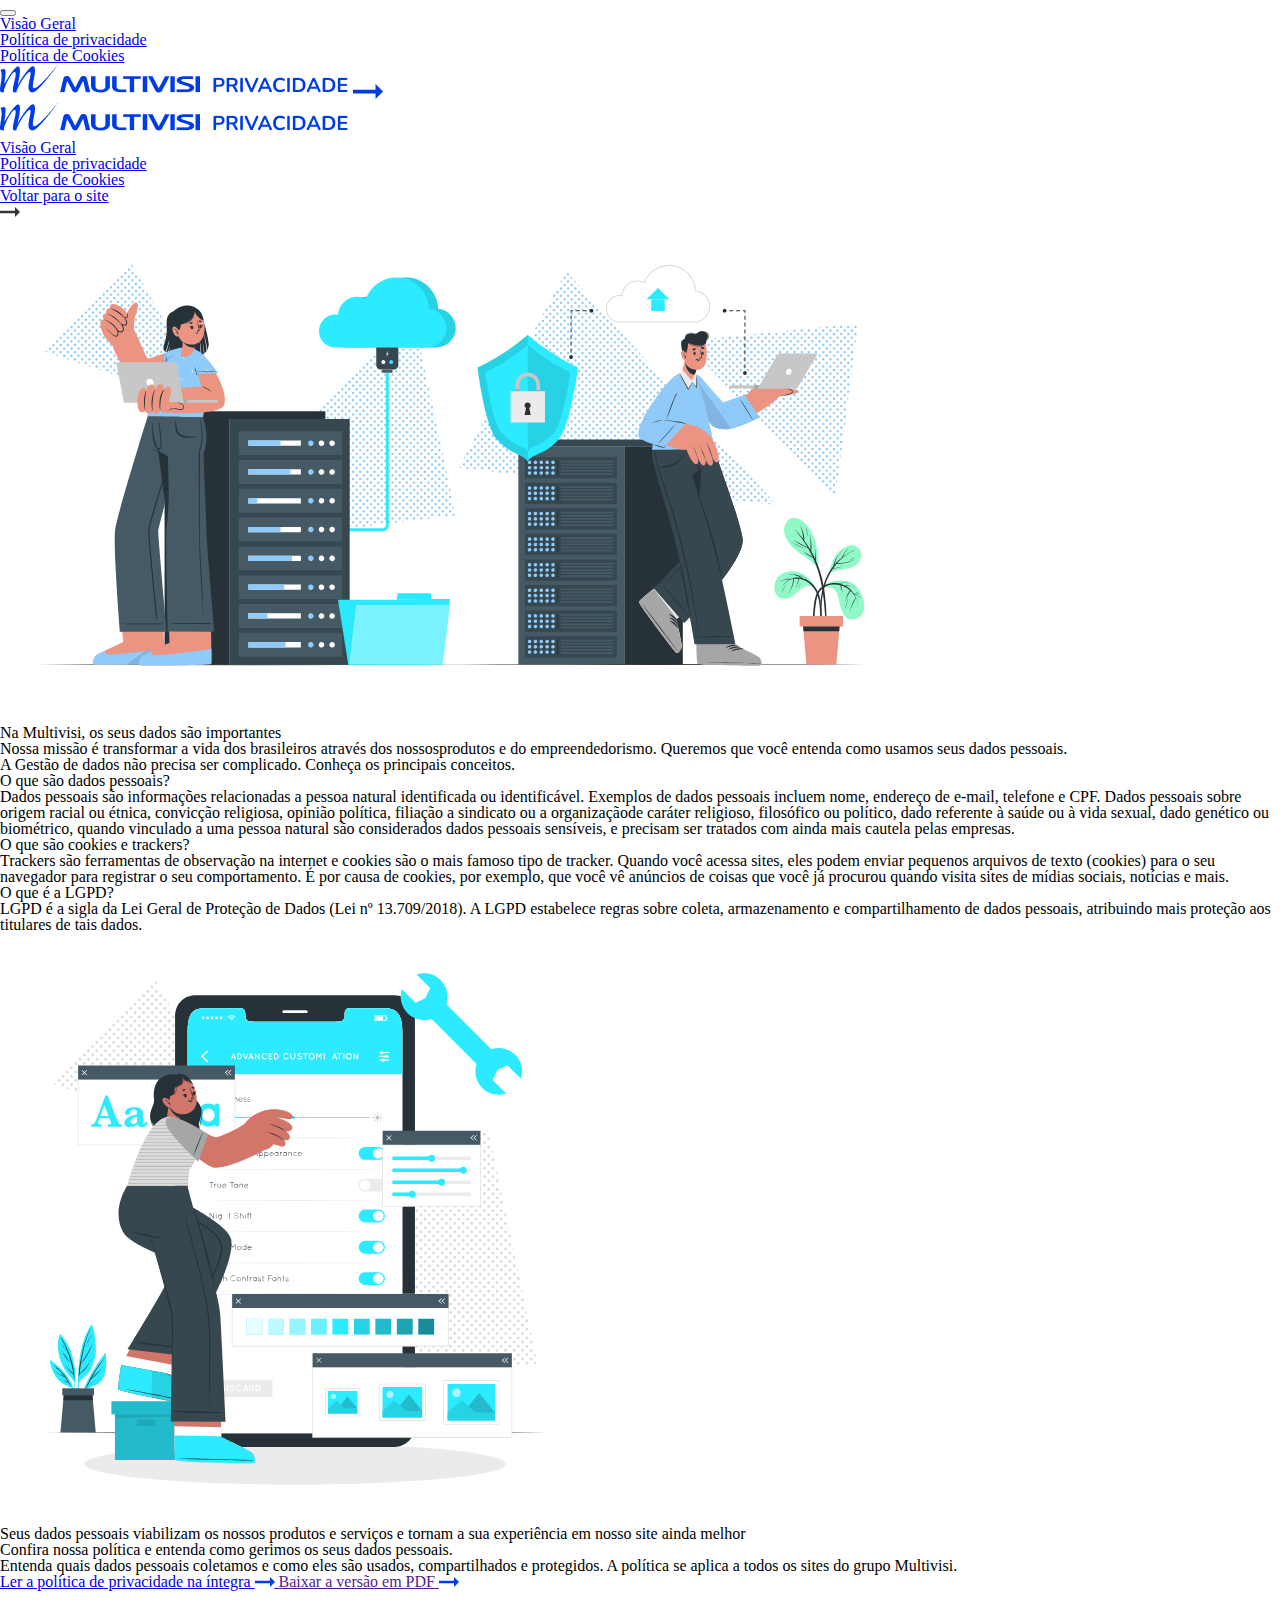
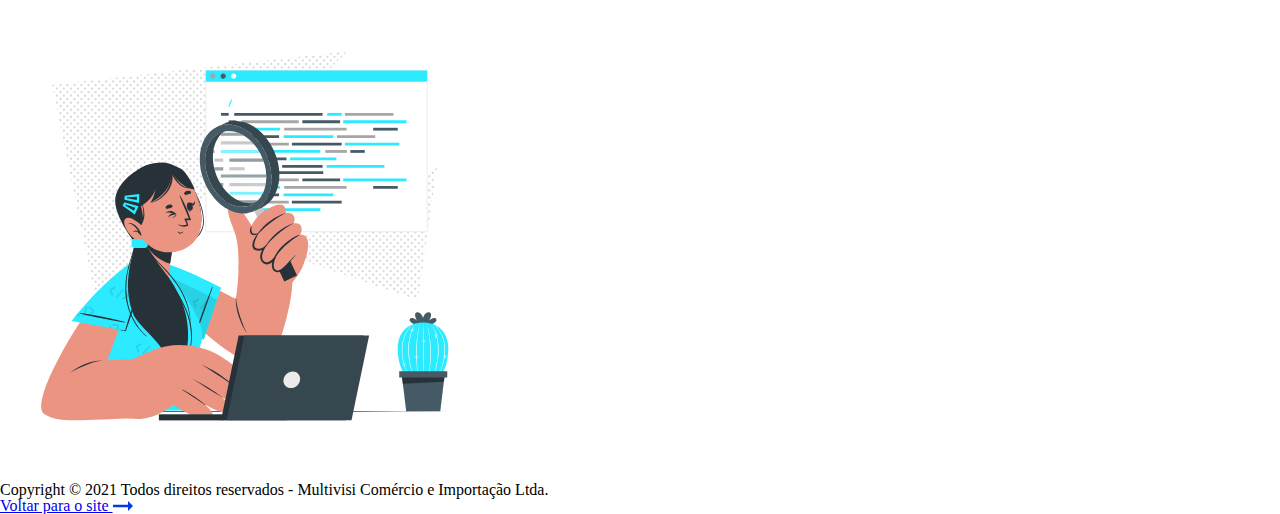
==== index.html @ 156fcf40 "Correção do css em alguns elementos" ====
<!DOCTYPE html>
<html lang="pt-br">

<head>
  <meta charset="UTF-8">
  <meta http-equiv="X-UA-Compatible" content="IE=edge">
  <meta name="viewport" content="width=device-width, initial-scale=1.0">
  <title>Multivisi Privacidade</title>
  <link rel="stylesheet" href="./assets/reset.css">
  <link rel="preconnect" href="https://fonts.googleapis.com">
  <link rel="preconnect" href="https://fonts.gstatic.com" crossorigin>
  <link href="https://fonts.googleapis.com/css2?family=Nunito:wght@300;400;600;700&display=swap" rel="stylesheet">
  <link rel="stylesheet" href="./assets/styles_home/styles_home.css">
  <link rel="stylesheet" href="./assets/styles_home/responsivo_home.css">
</head>

<body>

  <!-- Menu mobile -->

  <header id="header-mobile">
    <nav id="nav">
      <button aria-label="Abrir Menu" id="btn-mobile" aria-haspopup="true" aria-controls="MENU" aria-expanded="false">
        <span id="hamburger"></span>
      </button>
      <ul id="menu" role="menu">
        <li><a href="index.html">Visão Geral</a></li>
        <li><a href="politica-de-privacidade.html">Política de privacidade</a></li>
        <li><a href="politica-de-cookies.html">Política de Cookies</a></li>
      </ul>
    </nav>
    <img class="logo-multivisi" src="./assets/Img/logo-multivisi-privacidade.png" alt="Logo multivisi privacidade">
    <a class="seta-azul-mobile" href="https://www.multivisi.com.br/"><img src="./assets/Img/icone-seta-azul-mobile.svg" border='0'
        alt='icone-seta-azul' /></a>
  </header>
  <script src="./assets/script.js"></script>

  <!-- fim menu mobile -->

  <header id="header-desktop">
    <img clss="logo-multivisi" src="./assets/Img/logo-multivisi-privacidade.png" alt="Logo multivisi privacidade">
    <nav>
      <ul class="corpo navegacao">
        <li><a href="index.html">Visão Geral</a></li>
        <li><a href="politica-de-privacidade.html">Política de privacidade</a></li>
        <li><a href="politica-de-cookies.html">Política de Cookies</a></li>
        <li class="voltar"><a href="https://www.multivisi.com.br/">Voltar para o site</a></li> <img class="icone-seta" src="./assets/Img/ícone seta.png" alt="">
      </ul>
    </nav>
  </header>
  <main>
    <div class="home-background">
      <section class="container-home">
        <img class="img-lgpd-home" src="./assets/Img/imagem-lgpd-home.svg" alt="Lgpd multivisi">
        <div class="container">
          <h1 class="titulo-destaque">Na Multivisi, os seus dados são importantes</h1>
          <p>Nossa missão é transformar a vida dos brasileiros através dos nossosprodutos e do empreendedorismo.
            Queremos
            que você entenda como usamos seus dados pessoais.</p>
        </div>
      </section>
    </div>
    <div class="conteiner-geral">
      <section class="gestao-de-dados">
        <h1 class="titulo">A Gestão de dados não precisa ser complicado. <span class="quebra-linha"> Conheça os
            principais conceitos. </span></h1>
        <div class="conteiner-itens">
          <h2 class="subtitulo">O que são dados pessoais?</h2>
          <p>Dados pessoais são informações relacionadas a pessoa natural identificada ou identificável. Exemplos de
            dados
            pessoais incluem nome, endereço de e-mail, telefone e CPF. Dados pessoais sobre origem racial ou étnica,
            convicção religiosa, opinião política, filiação a sindicato ou a organizaçãode caráter religioso, filosófico
            ou político, dado referente à saúde ou à vida sexual, dado genético ou biométrico, quando vinculado a uma
            pessoa natural são considerados dados pessoais sensíveis, e precisam ser tratados com ainda mais cautela
            pelas
            empresas.</p>

          <h2 class="subtitulo">O que são cookies e trackers?</h2>
          <p>Trackers são ferramentas de observação na internet e cookies são o mais famoso tipo de tracker. Quando você
            acessa sites, eles podem enviar pequenos arquivos de texto (cookies) para o seu navegador para registrar o
            seu
            comportamento. É por causa de cookies, por exemplo, que você vê anúncios de coisas que você já procurou
            quando
            visita sites de mídias sociais, notícias e mais.</p>
          <h2 class="subtitulo">O que é a LGPD?</h2>
          <p>LGPD é a sigla da Lei Geral de Proteção de Dados (Lei nº 13.709/2018). A LGPD estabelece regras sobre
            coleta,
            armazenamento e compartilhamento de dados pessoais, atribuindo mais proteção aos titulares de tais dados.
          </p>
        </div>
        <div class="conteiner-imagem-2">
          <img class="img-home-2" src="./assets/Img/imagem-lgpd-home-2.svg" alt="Lgpd multivisi">
        </div>
      </section>
      <section>
        <h1 class="titulo sessao3">Seus dados pessoais viabilizam os nossos produtos e serviços e tornam a sua
          experiência em
          nosso site ainda
          melhor</h1>
        <div class="conteiner-sessao-3">
          <h2 class="subtitulo">Confira nossa política e entenda como gerimos os seus dados pessoais.</h2>
          <p>Entenda quais dados pessoais coletamos e como eles são usados, compartilhados e protegidos. A política se
            aplica a todos os sites do grupo Multivisi.</p>
          <div class="links-fim-pagina">
            <a class="links-documentos" href="politica-de-privacidade.html">Ler a política de privacidade na íntegra <img
                src="./assets/Img/icone-seta-azul.png" alt=""> </a>
            <a class="links-documentos" href="">Baixar a versão em PDF <img src="./assets/Img/icone-seta-azul.png"
                alt=""> </a>
          </div>
        </div>
        <div class="imagen-sessao-3">
          <img class="imagem3" src="./assets/Img/imagem-lgpd-home3.svg" alt="Lgpd multivisi">
        </div>
      </section>
    </div>
  </main>
  <footer>
    <p>Copyright © 2021 Todos direitos reservados - Multivisi Comércio e Importação Ltda.</p>
    <a class="voltar-site" href="https://www.multivisi.com.br/">Voltar para o site <img src="./assets/Img/icone-seta-azul.png" alt=""></a>
  </footer>
</body>

</html>
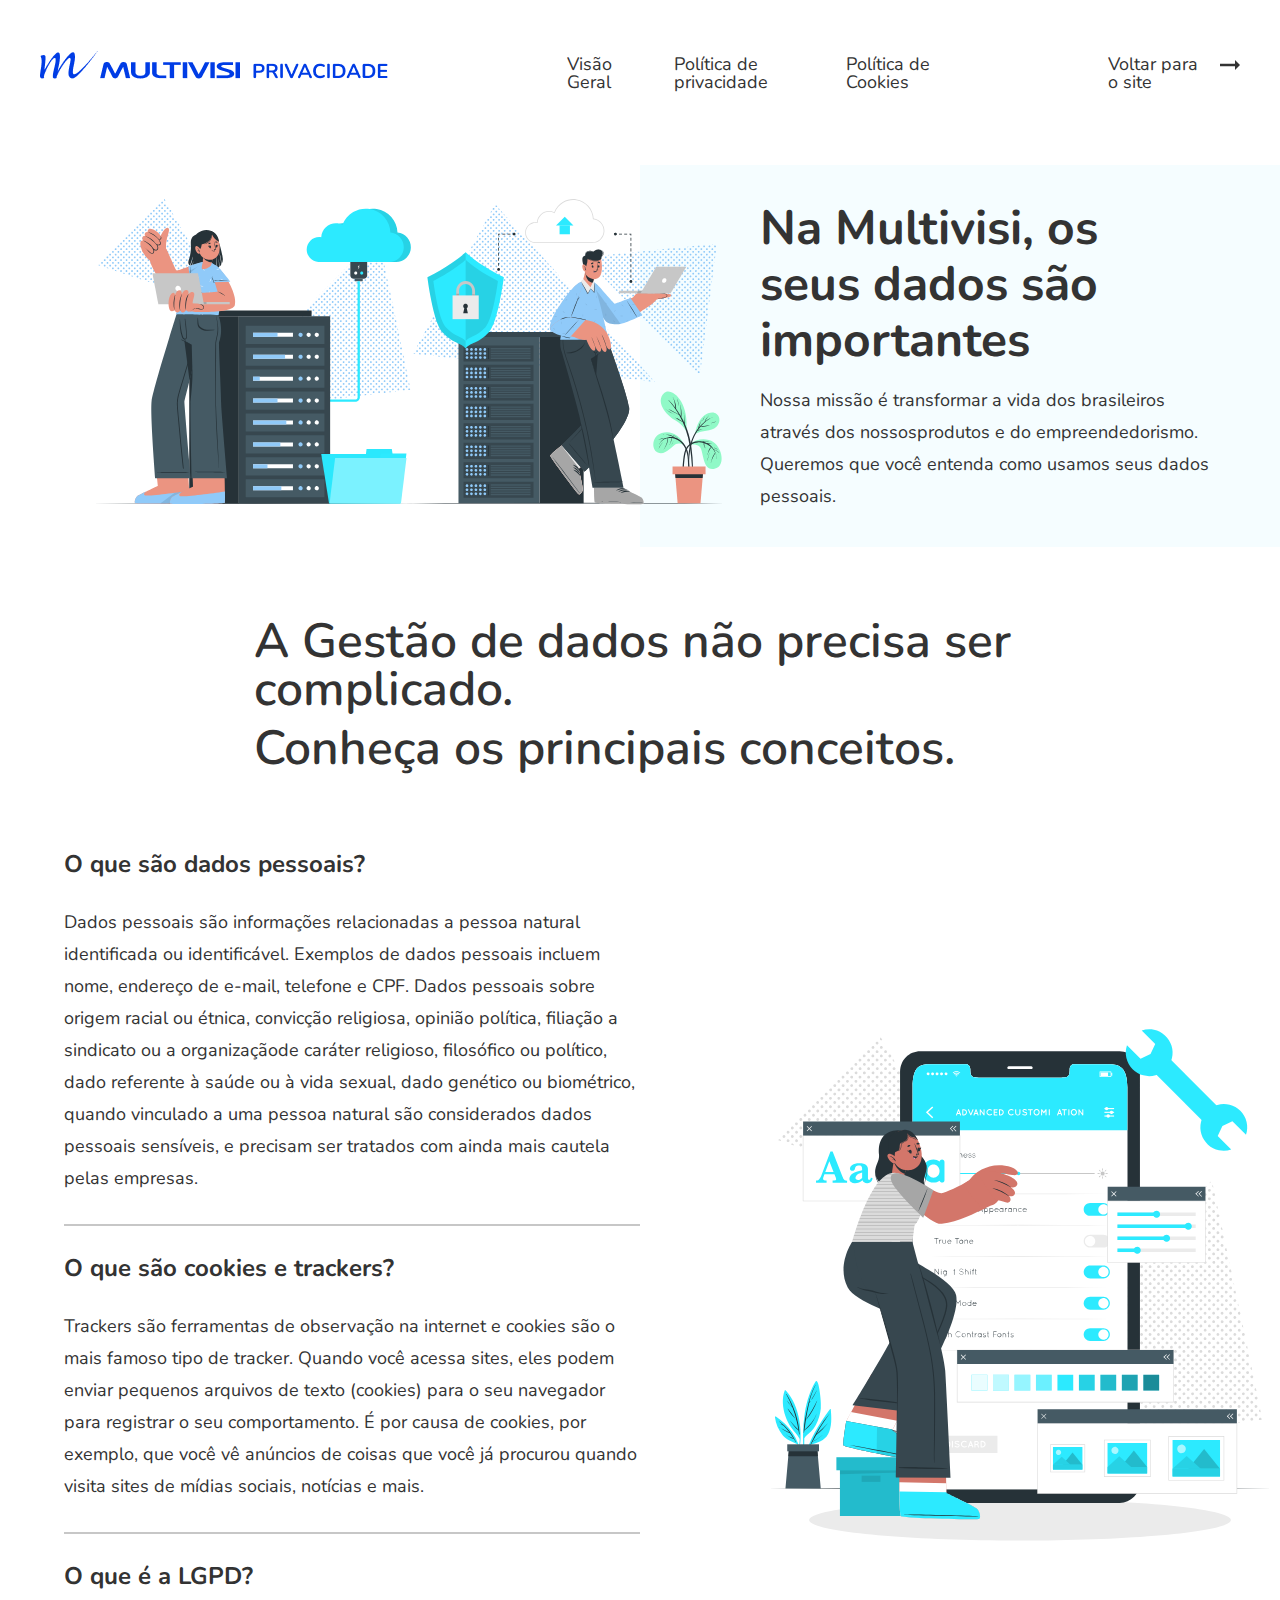
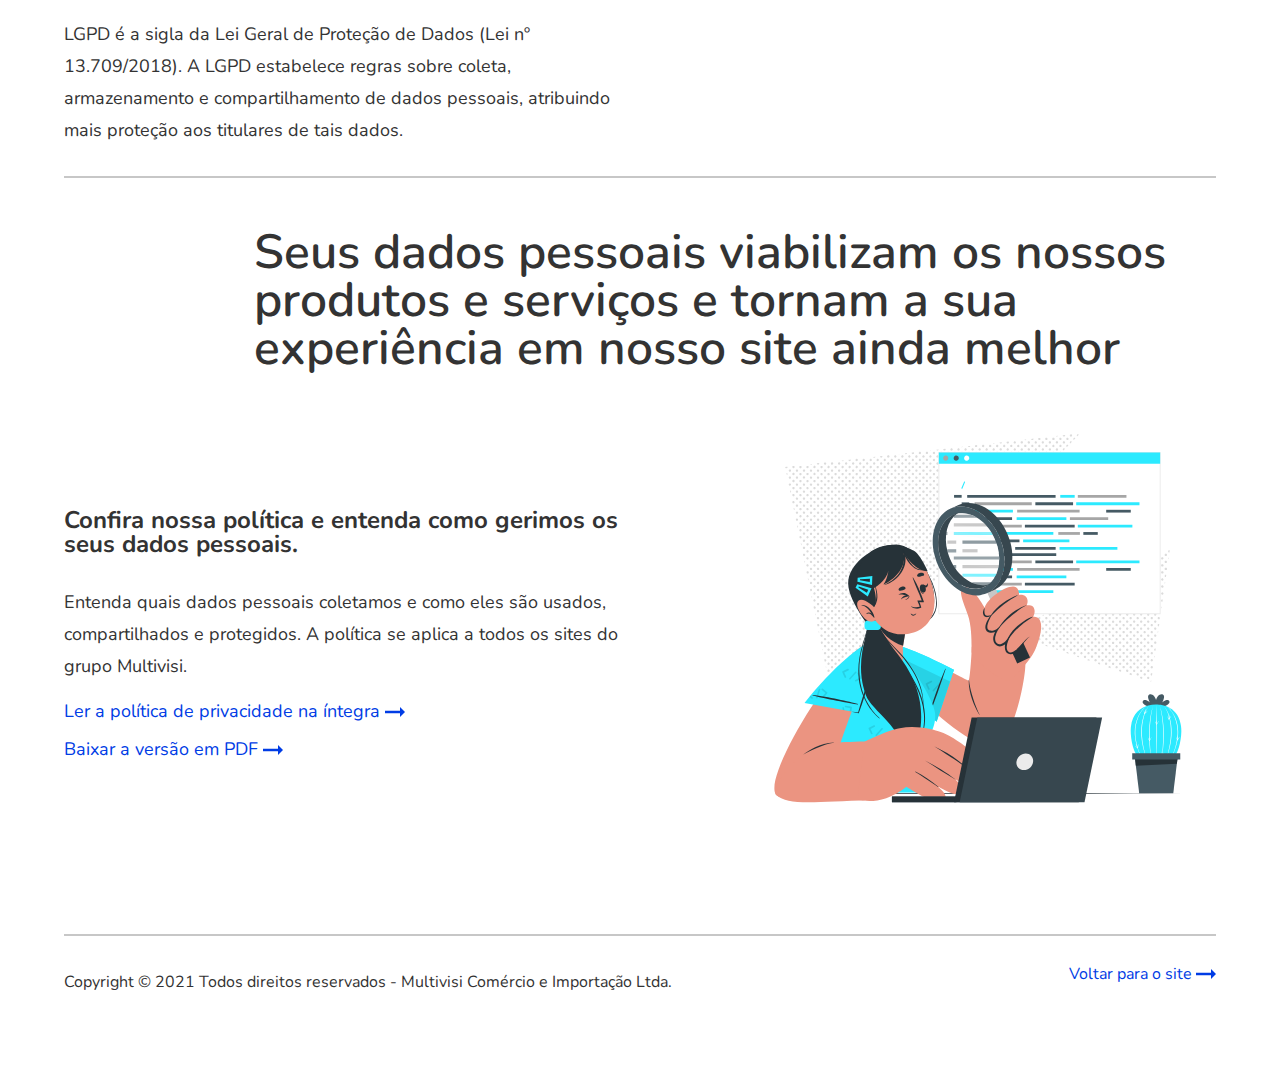
==== commit d1bafeb8: "Update index.html" ====
--- a/index.html
+++ b/index.html
@@ -10,8 +10,10 @@
   <link rel="preconnect" href="https://fonts.googleapis.com">
   <link rel="preconnect" href="https://fonts.gstatic.com" crossorigin>
   <link href="https://fonts.googleapis.com/css2?family=Nunito:wght@300;400;600;700&display=swap" rel="stylesheet">
+  <link rel="stylesheet" href="./assets/_variaveis.css">  
   <link rel="stylesheet" href="./assets/styles_home/styles_home.css">
   <link rel="stylesheet" href="./assets/styles_home/responsivo_home.css">
+  
 </head>
 
 <body>
@@ -120,4 +122,4 @@
   </footer>
 </body>
 
-</html>+</html>
--- a/assets/_variaveis.css
+++ b/assets/_variaveis.css
@@ -0,0 +1,20 @@
+:root {
+  --azul: #003CE5;
+  --preto: #333333;
+
+  --familia-titulo-destaque: 'Nunito', sans-serif;
+  --familia-titulo: 'Nunito', sans-serif;
+  --familia-subtitulo: 'Nunito', sans-serif;
+  --familia-corpo: 'Nunito', sans-serif;
+
+  --peso-titulo-destaque: 700;
+  --peso-titulo: 600;
+  --peso-subtitulo: 700;
+  --peso-corpo: 400;
+
+  --tamanho-titulo-destaque: 3rem;
+  --tamanho-titulo: 3rem;
+  --tamanho-subtitulo: 24px;
+  --tamanho-corpo: 1.125rem;
+
+}--- a/assets/styles_home/styles_home.css
+++ b/assets/styles_home/styles_home.css
@@ -0,0 +1,220 @@
+/*Base corpo e fontes*/
+
+@import url(../_variaveis.css);
+
+body {
+  font-family: var(--familia-corpo);
+  font-size: var(--tamanho-corpo);
+  color: var(--preto);
+}
+
+.titulo-destaque {
+  font-family: var(--familia-titulo-destaque);
+  color: var(--preto);
+  font-weight: var(--peso-titulo-destaque);
+  font-size: var(--tamanho-titulo-destaque);
+  margin-bottom: 1rem;
+  line-height: 3.5rem;
+}
+
+.corpo {
+  font-weight: var(--peso-corpo);
+  font-size: var(--tamanho-corpo);
+}
+
+p {
+  line-height: 2rem;
+}
+
+.titulo {
+  font-family: var(--familia-titulo);
+  color: var(--preto);
+  font-weight: var(--peso-titulo);
+  font-size: var(--tamanho-titulo);
+  margin-top: 50px;
+  margin-bottom: 50px;
+  margin-left: 190px;
+}
+
+
+.subtitulo {
+  font-family: var(--familia-subtitulo);
+  color: var(--preto);
+  font-weight: var(--peso-subtitulo);
+  font-size: var(--tamanho-subtitulo);
+  margin-top: 30px;
+  margin-bottom: 30px;
+}
+
+nav a {
+  color: var(--preto);
+  text-decoration: none;
+}
+
+nav a:hover {
+  color: var(--azul);
+}
+
+.quebra-linha {
+  display: block;
+  margin-top: .7rem;
+}
+
+/*Cabeçalho*/
+
+header {
+  width: 100%;
+  max-width: 1400px;
+  margin: 0 auto;
+  background: white;
+  height: 45px;
+  display: flex;
+  margin-top: 50px;
+  box-sizing: border-box;
+}
+
+header img {
+  width: 349px;
+  height: 35px;
+}
+
+.navegacao {
+  display: flex;
+  margin-left: 140px;
+}
+
+li {
+  margin-left: 38px;
+  list-style-type: none;
+}
+
+li:hover {
+  color: var(--azul);
+  cursor: pointer;
+}
+
+nav {
+  display: flex;
+  align-items: center;
+}
+
+.voltar {
+  margin-left: 150px;
+}
+
+.icone-seta {
+  margin-top: 5px;
+  margin-left: 10px;
+  width: 20px;
+  height: 10px;
+}
+
+
+/*1º sessão da página*/
+
+.home-background {
+  background: linear-gradient(90deg, rgba(255, 255, 255, 1) 50%, rgba(245, 253, 255, 1) 50%, rgba(245, 253, 255, 1) 100%);
+}
+
+.conteiner-geral,
+footer,
+.container-home {
+  width: 100%;
+  max-width: 1400px;
+  margin: 70px auto;
+  box-sizing: border-box;
+}
+
+.img-lgpd-home {
+  display: inline-block;
+  width: 60%;
+  vertical-align: middle;
+
+}
+
+.container {
+  display: inline-block;
+  width: 39%;
+  vertical-align: middle;
+}
+
+
+/*2º sessão da página*/
+
+
+.conteiner-itens {
+  display: inline-block;
+  width: 50%;
+  vertical-align: middle;
+}
+
+
+.conteiner-itens :nth-child(2),
+.conteiner-itens :nth-child(4) {
+  padding-bottom: 30px;
+  border-bottom: 2px solid #C7C7C7;
+}
+
+.conteiner-imagem-2 {
+
+  display: inline-block;
+  width: 49%;
+  height: 590px;
+  vertical-align: middle;
+}
+
+.img-home-2 {
+  margin: 0 0 0 80px;
+
+}
+
+.gestao-de-dados {
+  padding-bottom: 30px;
+  border-bottom: 2px solid #C7C7C7;
+}
+
+/*3º sessão da página*/
+
+.links-documentos {
+  text-decoration: none;
+  color: var(--azul);
+  display: block;
+  margin-top: 20px;
+}
+
+.conteiner-sessao-3 {
+  display: inline-block;
+  width: 49%;
+  vertical-align: middle;
+}
+
+.imagen-sessao-3 {
+  display: inline-block;
+  width: 49%;
+  vertical-align: middle;
+}
+
+.imagem3 {
+  margin: 0 0 0 100px;
+}
+
+.sessao3 {
+  margin-bottom: 0px;
+}
+
+
+/*Rodapé*/
+
+footer {
+  display: flex;
+  justify-content: space-between;
+  padding-top: 30px;
+  border-top: 2px solid #C7C7C7;
+  font-size: 16px;
+}
+
+.voltar-site {
+  text-decoration: none;
+  color: var(--azul);
+
+}--- a/assets/styles_home/responsivo_home.css
+++ b/assets/styles_home/responsivo_home.css
@@ -0,0 +1,248 @@
+/* Telefones em paisagem e abaixo */
+@media (max-width: 800px) {
+
+  nav {
+    visibility: none;
+  }
+
+  .img-lgpd-home {
+    width: 100%;
+  }
+
+  .home-background {
+    background: rgb(255,255,255);
+    background: linear-gradient(180deg, rgba(255,255,255,1) 21%, rgba(245,253,255,1) 21%, rgba(245,253,255,1) 100%);
+  }
+
+  .container-home {
+    width: 100%;
+    box-sizing: border-box;
+    margin: 20px auto;
+    padding: 0 20px;
+    padding-bottom: 30px;
+  }
+
+  .container {
+    width: 100%;
+   }
+
+  .conteiner-geral {
+    padding: 0 20px;
+    margin: 20px auto;
+  }
+
+  .titulo-destaque {
+    font-size: 1.8rem;
+    line-height: 2.5rem;
+   }
+
+  .titulo {
+    margin-left: 0px;
+    font-size: 1.8rem;
+    line-height: 2.5rem;
+    margin: 20px 0;
+  }
+
+  .subtitulo {
+    line-height: 2rem;
+  }
+
+  .quebra-linha {
+    display: inline;
+    margin-top: .7rem;
+  }
+
+  .conteiner-itens {
+    width: 100%;
+  }
+
+  .conteiner-imagem-2 {
+    width: 100%;
+    height: auto;
+  }
+
+  .img-home-2 {
+    margin: 0;
+    width: inherit;
+  }
+
+  .conteiner-sessao-3 {
+    width: 100%;
+  }
+
+  .imagen-sessao-3,
+  .imagem3 {
+    margin: 0;
+    width: 100%;
+  }
+
+  footer {
+    flex-wrap: wrap;
+    padding: 0 20px;
+    justify-content: center;
+    margin: 20px 0
+  }
+
+  footer p {
+    margin-top: 1rem;
+    text-align: center;
+  }
+
+  .voltar-site {
+    padding: 0 25%;
+    margin-top: 1rem;
+  }
+
+  #header-desktop {
+    display: none;
+  }
+
+  body,
+  ul {
+    margin: 0px;
+    padding: 0px;
+  }
+
+  a {
+    color: var(--preto);
+    text-decoration: none;
+    font-family: sans-serif;
+  }
+
+  #logo {
+    font-size: 1.5rem;
+    font-weight: bold;
+  }
+
+  #header-mobile {
+    box-sizing: border-box;
+    height: 70px;
+    padding: 1rem;
+    display: flex;
+    align-items: center;
+    justify-content: space-between;
+    background: #F5FDFF;
+  }
+
+  #menu {
+    display: flex;
+    list-style: none;
+    gap: 0.5rem;
+  }
+
+  #menu a {
+    display: block;
+    padding: 0.5rem;
+  }
+
+  #btn-mobile {
+    display: none;
+  }
+
+  #menu {
+    display: block;
+    position: absolute;
+    width: 100%;
+    top: 70px;
+    right: 30px;
+    background: #F5FDFF;
+    transition: 0.6s;
+    z-index: 1000;
+    height: 0px;
+    visibility: hidden;
+    overflow-y: hidden;
+  }
+
+  #nav.active #menu {
+    height: calc(100vh - 70PX);
+    visibility: visible;
+    overflow-y: auto;
+  }
+
+  #menu a {
+    padding: 1rem 0;
+    margin: 0 1rem;
+    border-bottom: 2px solid rgba(0, 0, 0, 0.05);
+  }
+
+  #btn-mobile {
+    display: flex;
+    padding: 0.5rem 1rem;
+    font-size: 1rem;
+    border: none;
+    background: none;
+    cursor: pointer;
+    gap: 0.5rem;
+  }
+
+  #hamburger {
+    border-top: 2px solid;
+    width: 20px;
+    color: var(--azul);
+  }
+
+  #hamburger::after,
+  #hamburger::before {
+    content: '';
+    display: block;
+    width: 20px;
+    height: 2px;
+    background: currentColor;
+    margin-top: 5px;
+    transition: 0.3s;
+    position: relative;
+  }
+
+  #nav.active #hamburger {
+    border-top-color: transparent;
+  }
+
+  #nav.active #hamburger::before {
+    transform: rotate(135deg);
+  }
+
+  #nav.active #hamburger::after {
+    transform: rotate(-135deg);
+    top: -7px;
+  }
+
+  #header-mobile {
+    margin: 0;
+  }
+
+  .logo-multivisi {
+    width: 200px;
+    height: auto;
+  }
+
+  header img {
+    width: auto;
+    height: auto;
+  }
+
+}
+
+
+@media (min-width: 801px) {
+  #header-mobile {
+    display: none;
+  }
+
+}
+
+
+/* Tablet em retrato a paisagem e desktop */
+@media (min-width: 801px) and (max-width: 1400px) {
+
+  .conteiner-geral,
+  footer,
+  .container-home {
+    width: 90%;
+    max-width: 1200px;
+  }
+
+  #header-desktop {
+    max-width: 1200px;
+  }
+
+}